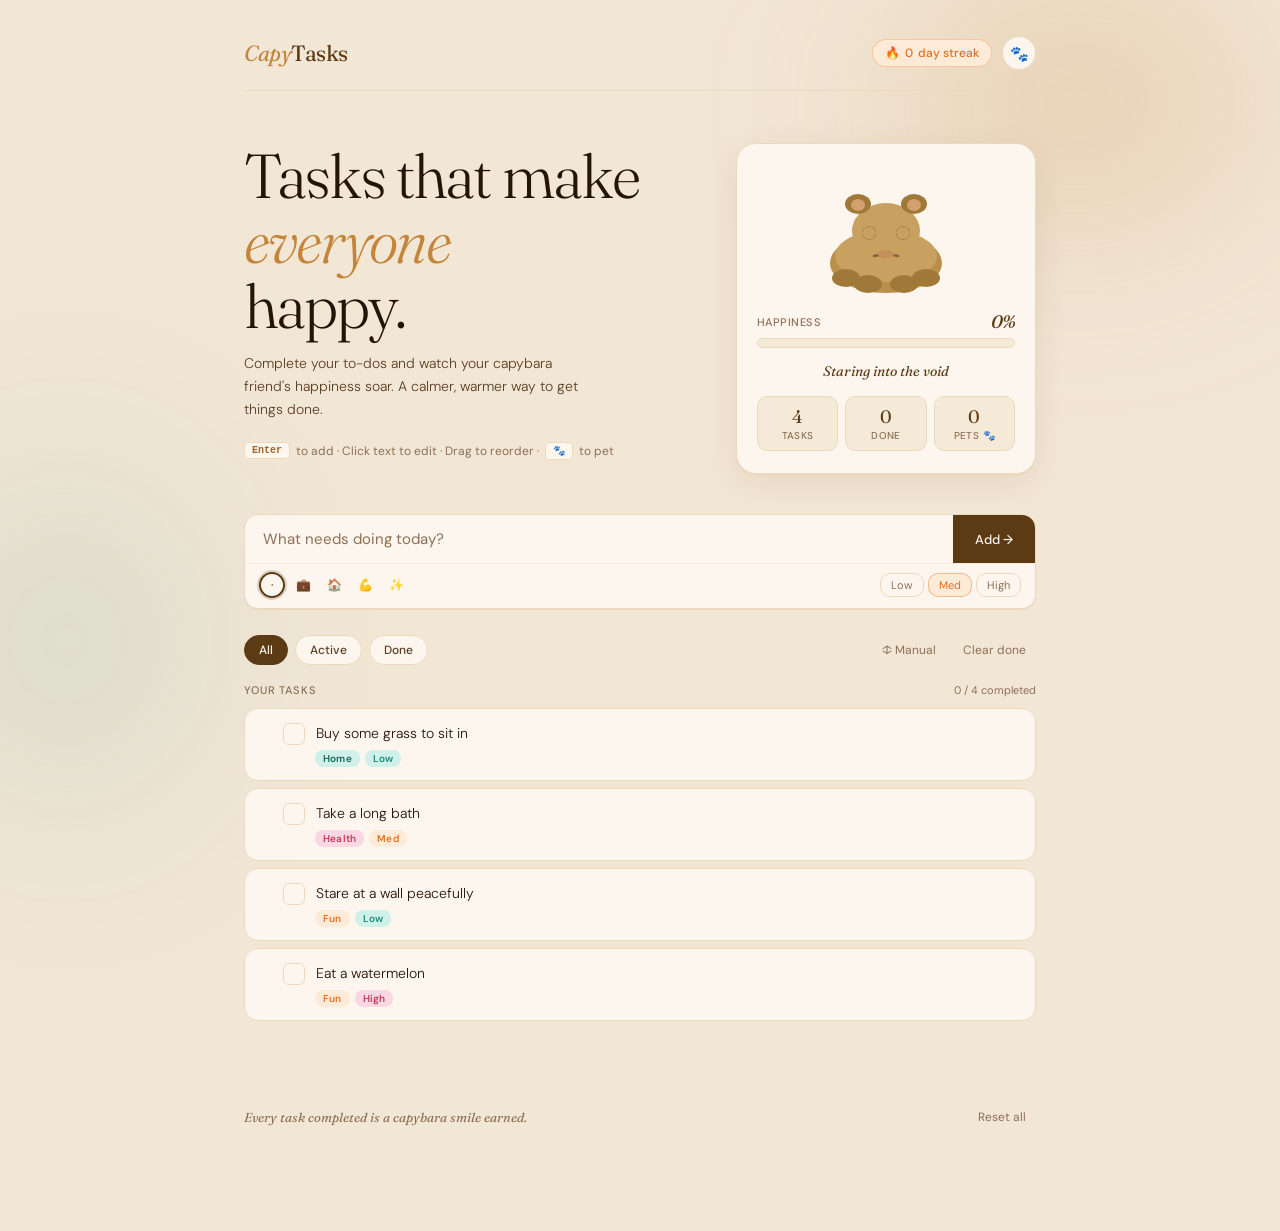
==== index.html @ 7e790832 "Rename capyindex.html to index.html" ====
<!DOCTYPE html>
<html lang="en">
<head>
  <meta charset="UTF-8" />
  <meta name="viewport" content="width=device-width, initial-scale=1.0" />
  <title>CapyTasks — Happy Productivity</title>

  <link rel="preconnect" href="https://fonts.googleapis.com"/>
  <link href="https://fonts.googleapis.com/css2?family=Fraunces:ital,wght@0,300;0,400;0,500;1,300;1,400&family=DM+Sans:wght@300;400;500&display=swap" rel="stylesheet"/>

  <link rel="stylesheet" href="capystyle.css" />
</head>
<body>

<div class="bg-blob" id="blob1"></div>
<div class="bg-blob" id="blob2"></div>
<div class="bg-blob" id="blob3"></div>

<div class="celebration" id="celebration">
  <div class="cel-card">
    <span class="cel-em">🎉</span>
    <div class="cel-title">All done!</div>
    <div class="cel-sub">
      Your capybara is absolutely thriving.<br/>
      You crushed every single task today.
    </div>
    <button class="cel-close" onclick="closeCelebration()">
      Keep going →
    </button>
  </div>
</div>

<div class="toast" id="toast"></div>

<div class="page">

  <header>
    <div class="brand" onclick="petCapybara()">
      <em>Capy</em>Tasks
    </div>

    <div class="header-right">
      <div class="streak-badge">
        🔥 <span id="streakCount">0</span> day streak
      </div>

      <button class="pet-btn" onclick="petCapybara()" title="Pet the capybara!">
        🐾
      </button>
    </div>
  </header>

  <div class="hero">

    <div>
      <h1 class="hero-title">
        Tasks that make<br/>
        <em>everyone</em><br/>
        happy.
      </h1>

      <p class="hero-sub">
        Complete your to-dos and watch your capybara friend's happiness soar.
        A calmer, warmer way to get things done.
      </p>

      <div class="hint-row">
        <span class="kbd">Enter</span> to add ·
        Click text to edit ·
        Drag to reorder ·
        <span class="kbd">🐾</span> to pet
      </div>
    </div>

    <div class="capy-panel">

      <div class="capy-svg-wrap" onclick="petCapybara()" title="Click to pet!">
        <div class="mood-ring" id="moodRing"></div>

        <!-- SVG -->
        <svg id="capySvg" width="160" height="130" viewBox="0 0 160 130" xmlns="http://www.w3.org/2000/svg">

          <ellipse cx="80" cy="97" rx="56" ry="30" fill="#B8904A"/>
          <ellipse cx="80" cy="90" rx="51" ry="26" fill="#C8A060"/>

          <ellipse cx="40" cy="112" rx="14" ry="9" fill="#A07838"/>
          <ellipse cx="62" cy="118" rx="14" ry="9" fill="#A07838"/>
          <ellipse cx="98" cy="118" rx="14" ry="9" fill="#A07838"/>
          <ellipse cx="120" cy="112" rx="14" ry="9" fill="#A07838"/>

          <ellipse cx="80" cy="65" rx="34" ry="28" fill="#C8A060"/>

          <g id="earL" style="transform-origin:52px 38px">
            <ellipse cx="52" cy="38" rx="13" ry="10" fill="#A07838"/>
            <ellipse cx="52" cy="39" rx="7" ry="6" fill="#D4A070"/>
          </g>

          <g id="earR" style="transform-origin:108px 38px">
            <ellipse cx="108" cy="38" rx="13" ry="10" fill="#A07838"/>
            <ellipse cx="108" cy="39" rx="7" ry="6" fill="#D4A070"/>
          </g>

          <ellipse cx="63" cy="67" rx="7" ry="6.5" fill="#2C2822"/>
          <ellipse cx="97" cy="67" rx="7" ry="6.5" fill="#2C2822"/>

          <ellipse cx="65.5" cy="65" rx="2.5" ry="2.5" fill="#fff"/>
          <ellipse cx="99.5" cy="65" rx="2.5" ry="2.5" fill="#fff"/>

          <ellipse cx="63" cy="67" rx="7" ry="6.5" fill="#C8A060" id="blinkL"/>
          <ellipse cx="97" cy="67" rx="7" ry="6.5" fill="#C8A060" id="blinkR"/>

          <path id="capyMouth"
            d="M 68 88 Q 80 93 92 88"
            stroke="#8B6040"
            stroke-width="2.5"
            fill="none"
            stroke-linecap="round"/>

          <ellipse cx="80" cy="88" rx="8" ry="4" fill="#C4905A"/>

          <ellipse cx="52" cy="76" rx="9" ry="6" fill="#E88090" opacity="0" id="blushL"/>
          <ellipse cx="108" cy="76" rx="9" ry="6" fill="#E88090" opacity="0" id="blushR"/>

        </svg>
      </div>

      <div class="hap-row">
        <div class="hap-top">
          <span>Happiness</span>
          <span class="hap-pct" id="pctLabel">0%</span>
        </div>

        <div class="hap-track">
          <div class="hap-fill" id="meterFill" style="width:0%">
            <div class="hap-shimmer"></div>
          </div>
        </div>
      </div>

      <div class="mood-label" id="moodLabel">
        Waiting for tasks…
      </div>

      <div class="stats-row">
        <div class="stat-chip">
          <div class="stat-v" id="statTotal">0</div>
          <div class="stat-l">Tasks</div>
        </div>

        <div class="stat-chip">
          <div class="stat-v" id="statDone">0</div>
          <div class="stat-l">Done</div>
        </div>

        <div class="stat-chip">
          <div class="stat-v" id="statPets">0</div>
          <div class="stat-l">Pets 🐾</div>
        </div>
      </div>

    </div>
  </div>

  <!-- ADD TASK -->
  <div class="add-wrap">

    <div class="add-main">
      <input
        class="add-input"
        id="taskInput"
        type="text"
        placeholder="What needs doing today?"
        onkeydown="if(event.key==='Enter')addTask()"
      />

      <button class="add-btn" onclick="addTask()">
        Add →
      </button>
    </div>

    <div class="add-meta">

      <div class="cat-pick" id="catPick">
        <div class="cat-dot sel" data-cat="none">·</div>
        <div class="cat-dot" data-cat="work">💼</div>
        <div class="cat-dot" data-cat="home">🏠</div>
        <div class="cat-dot" data-cat="health">💪</div>
        <div class="cat-dot" data-cat="fun">✨</div>
      </div>

      <div class="pri-pick" id="priPick">
        <button class="pri-btn" data-pri="low">Low</button>
        <button class="pri-btn sel-med" data-pri="med">Med</button>
        <button class="pri-btn" data-pri="high">High</button>
      </div>

    </div>
  </div>

  <!-- FILTERS -->
  <div class="filter-row">
    <button class="filter-btn active" data-filter="all" onclick="setFilter('all')">All</button>
    <button class="filter-btn" data-filter="active" onclick="setFilter('active')">Active</button>
    <button class="filter-btn" data-filter="done" onclick="setFilter('done')">Done</button>

    <span class="filter-sep"></span>

    <button class="ctrl-btn" onclick="cycleSortOrder()" id="sortBtn">
      ↕ Manual
    </button>

    <button class="ctrl-btn danger" onclick="clearDone()">
      Clear done
    </button>
  </div>

  <div class="tasks-header">
    <div class="tasks-title">Your tasks</div>
    <div class="tasks-meta" id="tasksMeta"></div>
  </div>

  <div
    class="task-list"
    id="taskList"
    ondragover="onDragOver(event)"
    ondrop="onDrop(event)"
    ondragleave="onDragLeave(event)"
  ></div>

  <footer>
    <span class="footer-quote">
      Every task completed is a capybara smile earned.
    </span>

    <button class="ctrl-btn danger" onclick="resetAll()">
      Reset all
    </button>
  </footer>

</div>

<script src="capyjs.js"></script>
</body>
</html>
---- capystyle.css ----
*{box-sizing:border-box;margin:0;padding:0}
:root{
  /* Page background — warm terracotta cream */
  --page-bg:#F2E6D5;
  /* Surface layers */
  --surface:#FDF6EE;       /* cards, panels */
  --surface2:#F5EAD8;      /* inner trays */
  --surface3:#EBD9BE;      /* borders, dividers */
  --surface4:#D9C5A0;      /* stronger borders */
  /* Capy brand — richer burnt caramel */
  --capy:#C4853A;
  --capy-mid:#A0662A;
  --capy-deep:#5C3A14;
  /* Teal accent — replaces muddy green */
  --teal:#1E8C78;
  --teal-light:#D0F0EA;
  --teal-mid:#156859;
  /* Sunset orange — replaces dull amber */
  --sun:#E07020;
  --sun-light:#FDEBD8;
  /* Rose — replaces washed red */
  --rose:#C43858;
  --rose-light:#FAD8E3;
  /* Periwinkle — replaces flat blue */
  --iris:#5058C8;
  --iris-light:#DDE0F8;
  /* Text */
  --text:#251508;
  --text-soft:#5A3E22;
  --text-muted:#8C7055;
  /* Misc */
  --radius:14px;
}
html,body{min-height:100vh;background:var(--page-bg);color:var(--text);font-family:'DM Sans',sans-serif;overflow-x:hidden}

.bg-blob{position:fixed;border-radius:50%;pointer-events:none;z-index:0;filter:blur(80px)}
#blob1{width:560px;height:420px;background:radial-gradient(ellipse,rgba(196,133,58,.28),transparent 68%);top:-12%;right:-6%}
#blob2{width:440px;height:520px;background:radial-gradient(ellipse,rgba(30,140,120,.14),transparent 68%);bottom:0;left:-12%}
#blob3{width:360px;height:360px;background:radial-gradient(ellipse,rgba(30,140,120,.22),transparent 68%);top:36%;right:6%;opacity:0;transition:opacity 1.2s}

.page{position:relative;z-index:1;max-width:840px;margin:0 auto;padding:36px 24px 100px}

/* HEADER */
header{display:flex;align-items:center;justify-content:space-between;margin-bottom:52px;padding-bottom:20px;border-bottom:1.5px solid var(--surface3)}
.brand{font-family:'Fraunces',serif;font-size:22px;font-weight:400;color:var(--capy-deep);letter-spacing:-.02em;cursor:pointer;user-select:none;transition:opacity .2s}
.brand:hover{opacity:.75}
.brand em{font-style:italic;color:var(--capy)}
.header-right{display:flex;align-items:center;gap:10px}
.streak-badge{display:flex;align-items:center;gap:5px;font-size:12px;font-weight:500;padding:5px 12px;border-radius:20px;background:var(--sun-light);color:var(--sun);border:1px solid rgba(224,112,32,.3);transition:transform .2s}
.streak-badge:hover{transform:scale(1.04)}
.pet-btn{width:34px;height:34px;border-radius:50%;background:var(--surface);border:1px solid var(--surface3);cursor:pointer;display:flex;align-items:center;justify-content:center;font-size:15px;transition:transform .2s,box-shadow .2s;line-height:1}
.pet-btn:hover{transform:scale(1.15) rotate(-10deg);box-shadow:0 3px 10px rgba(0,0,0,.12)}

/* HERO */
.hero{display:grid;grid-template-columns:1fr 300px;gap:28px;align-items:start;margin-bottom:40px}
@media(max-width:660px){.hero{grid-template-columns:1fr}.capy-panel{order:-1}}
.hero-title{font-family:'Fraunces',serif;font-size:clamp(38px,5.5vw,62px);font-weight:300;line-height:1.05;letter-spacing:-.03em;margin-bottom:14px}
.hero-title em{font-style:italic;color:var(--capy)}
.hero-sub{font-size:14px;color:var(--text-soft);line-height:1.65;max-width:340px;font-weight:300;margin-bottom:20px}
.hint-row{font-size:12px;color:var(--text-muted);display:flex;align-items:center;gap:6px;flex-wrap:wrap}
.kbd{display:inline-block;padding:2px 7px;background:var(--surface);border:1px solid var(--surface3);border-radius:4px;font-size:10px;font-family:monospace;color:var(--capy-mid);font-weight:600}

/* CAPY PANEL */
.capy-panel{background:var(--surface);border:1px solid var(--surface3);border-radius:20px;padding:22px 20px;display:flex;flex-direction:column;align-items:center;gap:14px;box-shadow:0 2px 0 var(--surface3),0 8px 32px rgba(92,58,20,.09);position:sticky;top:20px}
.capy-svg-wrap{position:relative;width:160px;height:130px;cursor:pointer}
.capy-svg-wrap:hover #capySvg{transform:scale(1.06)}
#capySvg{transition:transform .3s cubic-bezier(.34,1.56,.64,1)}
.mood-ring{position:absolute;inset:-10px;border-radius:50%;border:2.5px solid transparent;transition:border-color .9s,box-shadow .9s;pointer-events:none}
.mood-ring.pulse{animation:ringPulse 1.6s ease-in-out 3}
@keyframes ringPulse{0%,100%{transform:scale(1)}50%{transform:scale(1.1)}}
.hap-row{width:100%;display:flex;flex-direction:column;gap:5px}
.hap-top{display:flex;justify-content:space-between;align-items:center;font-size:11px;color:var(--text-muted);font-weight:500;letter-spacing:.04em;text-transform:uppercase}
.hap-pct{font-family:'Fraunces',serif;font-size:18px;color:var(--capy-deep);font-style:italic;letter-spacing:-.02em}
.hap-track{height:10px;background:var(--surface2);border-radius:5px;overflow:hidden;position:relative;border:1px solid var(--surface3)}
.hap-fill{height:100%;border-radius:5px;background:var(--capy);transition:width .8s cubic-bezier(.34,1.56,.64,1),background .7s}
.hap-shimmer{position:absolute;top:0;left:-120%;width:60%;height:100%;background:linear-gradient(90deg,transparent,rgba(255,255,255,.6),transparent);animation:shim 2.2s infinite}
@keyframes shim{to{left:220%}}
.mood-label{text-align:center;font-family:'Fraunces',serif;font-style:italic;font-size:14px;color:var(--capy-deep);min-height:20px}
.mood-change{animation:moodSlide .35s ease}
@keyframes moodSlide{from{opacity:0;transform:translateY(5px)}to{opacity:1;transform:translateY(0)}}
.stats-row{display:flex;gap:7px;width:100%}
.stat-chip{flex:1;text-align:center;padding:8px 4px;background:var(--surface2);border-radius:10px;border:1px solid var(--surface3);cursor:default;transition:border-color .15s}
.stat-chip:hover{border-color:var(--surface4)}
.stat-v{font-family:'Fraunces',serif;font-size:18px;color:var(--capy-deep)}
.stat-l{font-size:10px;color:var(--text-muted);font-weight:500;letter-spacing:.04em;text-transform:uppercase;margin-top:1px}

/* ADD TASK */
.add-wrap{margin-bottom:26px;background:var(--surface);border:1.5px solid var(--surface3);border-radius:var(--radius);overflow:hidden;box-shadow:0 1px 0 var(--surface3);transition:border-color .2s,box-shadow .2s}
.add-wrap:focus-within{border-color:var(--capy);box-shadow:0 0 0 3px rgba(196,133,58,.18)}
.add-main{display:flex}
.add-input{flex:1;font-family:'DM Sans',sans-serif;font-size:15px;padding:14px 18px;background:none;border:none;color:var(--text);outline:none}
.add-input::placeholder{color:var(--text-muted)}
.add-btn{font-family:'DM Sans',sans-serif;font-size:13px;font-weight:500;padding:0 22px;background:var(--capy-deep);color:var(--surface);border:none;cursor:pointer;transition:background .15s,transform .1s;white-space:nowrap}
.add-btn:hover{background:var(--capy)}
.add-btn:active{transform:scale(.96)}
.add-meta{display:flex;align-items:center;gap:8px;padding:8px 14px 10px;border-top:1px solid var(--surface2);flex-wrap:wrap}
.cat-pick{display:flex;gap:5px}
.cat-dot{width:26px;height:26px;border-radius:50%;cursor:pointer;display:flex;align-items:center;justify-content:center;font-size:12px;border:2px solid transparent;transition:transform .15s,border-color .15s}
.cat-dot:hover{transform:scale(1.2)}
.cat-dot.sel{border-color:var(--capy-deep);box-shadow:0 0 0 2px rgba(92,58,20,.2)}
.pri-pick{display:flex;gap:4px;margin-left:auto}
.pri-btn{font-size:11px;padding:4px 10px;border-radius:10px;border:1px solid var(--surface3);background:none;cursor:pointer;color:var(--text-muted);transition:all .15s;font-family:'DM Sans',sans-serif}
.pri-btn:hover{background:var(--surface2);color:var(--text)}
.pri-btn.sel-high{background:var(--rose-light);color:var(--rose);border-color:rgba(196,56,88,.4)}
.pri-btn.sel-med{background:var(--sun-light);color:var(--sun);border-color:rgba(224,112,32,.4)}
.pri-btn.sel-low{background:var(--teal-light);color:var(--teal);border-color:rgba(30,140,120,.4)}

/* FILTERS */
.filter-row{display:flex;align-items:center;gap:7px;margin-bottom:18px;flex-wrap:wrap}
.filter-btn{font-family:'DM Sans',sans-serif;font-size:12px;font-weight:500;padding:6px 14px;border-radius:20px;border:1px solid var(--surface3);background:var(--surface);color:var(--text-soft);cursor:pointer;transition:all .15s}
.filter-btn:hover{border-color:var(--capy);color:var(--capy-deep)}
.filter-btn.active{background:var(--capy-deep);color:var(--surface);border-color:var(--capy-deep)}
.filter-sep{flex:1}
.ctrl-btn{font-size:12px;color:var(--text-muted);cursor:pointer;padding:5px 9px;border-radius:8px;border:1px solid transparent;background:none;font-family:'DM Sans',sans-serif;transition:all .15s}
.ctrl-btn:hover{border-color:var(--surface3);color:var(--text)}
.ctrl-btn.danger:hover{border-color:var(--rose);color:var(--rose)}

/* TASKS */
.tasks-header{display:flex;align-items:center;justify-content:space-between;margin-bottom:11px}
.tasks-title{font-size:11px;font-weight:500;letter-spacing:.08em;text-transform:uppercase;color:var(--text-muted)}
.tasks-meta{font-size:11px;color:var(--text-muted)}
.task-list{display:flex;flex-direction:column;gap:7px;min-height:20px}
.task-list.drag-over{outline:2px dashed var(--capy);outline-offset:6px;border-radius:var(--radius)}

.task-item{
  display:flex;align-items:flex-start;gap:10px;
  padding:13px 14px;
  background:var(--surface);
  border:1px solid var(--surface3);
  border-radius:var(--radius);
  transition:opacity .3s,border-color .2s,box-shadow .2s,transform .15s;
  animation:slideIn .22s ease-out both;
  position:relative;
}
.task-item:hover{border-color:var(--capy);box-shadow:0 3px 14px rgba(196,133,58,.18);transform:translateX(2px)}
.task-item.done{opacity:.42}
.task-item.done:hover{opacity:.65;transform:none}
.task-item.dragging{opacity:.35;transform:scale(.97)}
.task-item.drag-over-top{border-top-color:var(--teal);border-top-width:3px}
.task-item.drag-over-bottom{border-bottom-color:var(--teal);border-bottom-width:3px}
@keyframes slideIn{from{opacity:0;transform:translateX(-12px)}to{opacity:1;transform:translateX(0)}}
.drag-handle{cursor:grab;color:var(--text-muted);font-size:13px;opacity:0;transition:opacity .15s;flex-shrink:0;padding:3px 2px;margin-top:1px;line-height:1}
.task-item:hover .drag-handle{opacity:.5}
.drag-handle:active{cursor:grabbing}

.check{
  width:22px;height:22px;border-radius:6px;border:1.5px solid var(--surface3);
  background:none;cursor:pointer;flex-shrink:0;margin-top:1px;
  display:flex;align-items:center;justify-content:center;
  transition:all .2s;position:relative;
}
.check:hover{border-color:var(--capy);background:rgba(196,133,58,.12);transform:scale(1.12)}
.check.done{background:var(--teal);border-color:var(--teal)}
.check.done::after{content:'';display:block;width:11px;height:7px;border-left:2px solid #fff;border-bottom:2px solid #fff;transform:rotate(-45deg) translateY(-1px)}
.check.pop{animation:checkPop .35s cubic-bezier(.36,.07,.19,.97)}
@keyframes checkPop{0%{transform:scale(1)}40%{transform:scale(1.45)}70%{transform:scale(.92)}100%{transform:scale(1)}}

.task-body{flex:1;min-width:0}
.task-text-el{font-size:14px;color:var(--text);font-weight:300;line-height:1.5;border:1px solid transparent;border-radius:6px;padding:2px 5px;margin:-2px -5px;transition:border-color .15s,background .15s;outline:none;cursor:text;word-break:break-word;white-space:pre-wrap}
.task-text-el:hover{border-color:var(--surface3)}
.task-text-el:focus{border-color:var(--capy);background:rgba(196,133,58,.06)}
.task-item.done .task-text-el{text-decoration:line-through;color:var(--text-muted)}
.task-tags{display:flex;gap:5px;margin-top:5px;flex-wrap:wrap}
.tag{font-size:10px;font-weight:600;padding:2px 8px;border-radius:8px;letter-spacing:.02em}
/* Category tags — vivid fills */
.cat-work{background:var(--iris-light);color:var(--iris)}
.cat-home{background:var(--teal-light);color:var(--teal-mid)}
.cat-health{background:var(--rose-light);color:var(--rose)}
.cat-fun{background:var(--sun-light);color:var(--sun)}
/* Priority tags */
.pri-high{background:var(--rose-light);color:var(--rose)}
.pri-med{background:var(--sun-light);color:var(--sun)}
.pri-low{background:var(--teal-light);color:var(--teal)}
.task-actions{display:flex;align-items:center;gap:2px;flex-shrink:0;margin-top:1px}
.act-btn{background:none;border:none;cursor:pointer;padding:5px;border-radius:6px;color:var(--text-muted);font-size:15px;line-height:1;transition:all .15s;opacity:0}
.task-item:hover .act-btn{opacity:1}
.act-btn:hover{color:var(--text);background:var(--surface2)}
.act-btn.del:hover{color:var(--rose);background:var(--rose-light)}

.empty{text-align:center;padding:44px 24px;color:var(--text-muted);font-family:'Fraunces',serif;font-style:italic;font-size:17px;animation:fadeIn .3s ease}
@keyframes fadeIn{from{opacity:0}to{opacity:1}}

/* CELEBRATION */
.celebration{position:fixed;inset:0;z-index:600;display:flex;align-items:center;justify-content:center;background:rgba(245,237,214,.88);backdrop-filter:blur(6px);opacity:0;pointer-events:none;transition:opacity .4s}
.celebration.show{opacity:1;pointer-events:all}
.cel-card{background:var(--white);border:1px solid var(--sand3);border-radius:24px;padding:44px 52px;text-align:center;box-shadow:0 20px 60px rgba(107,78,42,.15);transform:scale(.75);transition:transform .45s cubic-bezier(.34,1.56,.64,1)}
.celebration.show .cel-card{transform:scale(1)}
.cel-em{font-size:68px;margin-bottom:14px;display:block;animation:spinIn .5s .1s both}
@keyframes spinIn{from{transform:rotate(-25deg) scale(.4)}to{transform:rotate(0) scale(1)}}
.cel-title{font-family:'Fraunces',serif;font-size:30px;font-weight:400;color:var(--capy-deep);margin-bottom:8px}
.cel-sub{font-size:14px;color:var(--text-soft);margin-bottom:26px;font-weight:300;line-height:1.6}
.cel-close{font-family:'DM Sans',sans-serif;font-size:14px;font-weight:500;padding:12px 32px;background:var(--capy-deep);color:var(--white);border:none;border-radius:var(--radius);cursor:pointer;transition:background .15s}
.cel-close:hover{background:var(--capy)}

/* TOAST */
.toast{position:fixed;bottom:24px;right:24px;background:var(--capy-deep);color:var(--white);font-size:13px;padding:10px 18px;border-radius:10px;box-shadow:0 4px 16px rgba(0,0,0,.15);opacity:0;transform:translateY(8px);transition:all .25s;pointer-events:none;z-index:900}
.toast.show{opacity:1;transform:translateY(0)}

/* PARTICLES */
.particle{position:fixed;pointer-events:none;z-index:800;animation:particleFly 1.1s ease-out forwards}
@keyframes particleFly{0%{opacity:1;transform:translate(0,0) scale(1)}100%{opacity:0;transform:translate(var(--dx),var(--dy)) scale(.15) rotate(var(--dr))}}
.confetti-piece{position:fixed;pointer-events:none;z-index:800;animation:cfall var(--dur) linear forwards}
@keyframes cfall{0%{opacity:1;transform:translateY(0) rotate(0) translateX(0)}100%{opacity:0;transform:translateY(105vh) rotate(540deg) translateX(var(--dx))}}

/* CAPY ANIMATIONS */
.capy-bounce{animation:capBounce .52s cubic-bezier(.36,.07,.19,.97)}
@keyframes capBounce{0%,100%{transform:translateY(0) scale(1)}35%{transform:translateY(-15px) scale(.96)}65%{transform:translateY(-5px) scale(1.02)}}
.ear-wiggle{animation:earWig .42s ease-in-out}
@keyframes earWig{0%,100%{transform:rotate(0)}25%{transform:rotate(-20deg)}75%{transform:rotate(14deg)}}

/* FOOTER */
footer{margin-top:60px;padding-top:22px;border-top:1px solid var(--sand3);display:flex;align-items:center;justify-content:space-between}
.footer-quote{font-family:'Fraunces',serif;font-style:italic;font-size:13px;color:var(--text-muted)}
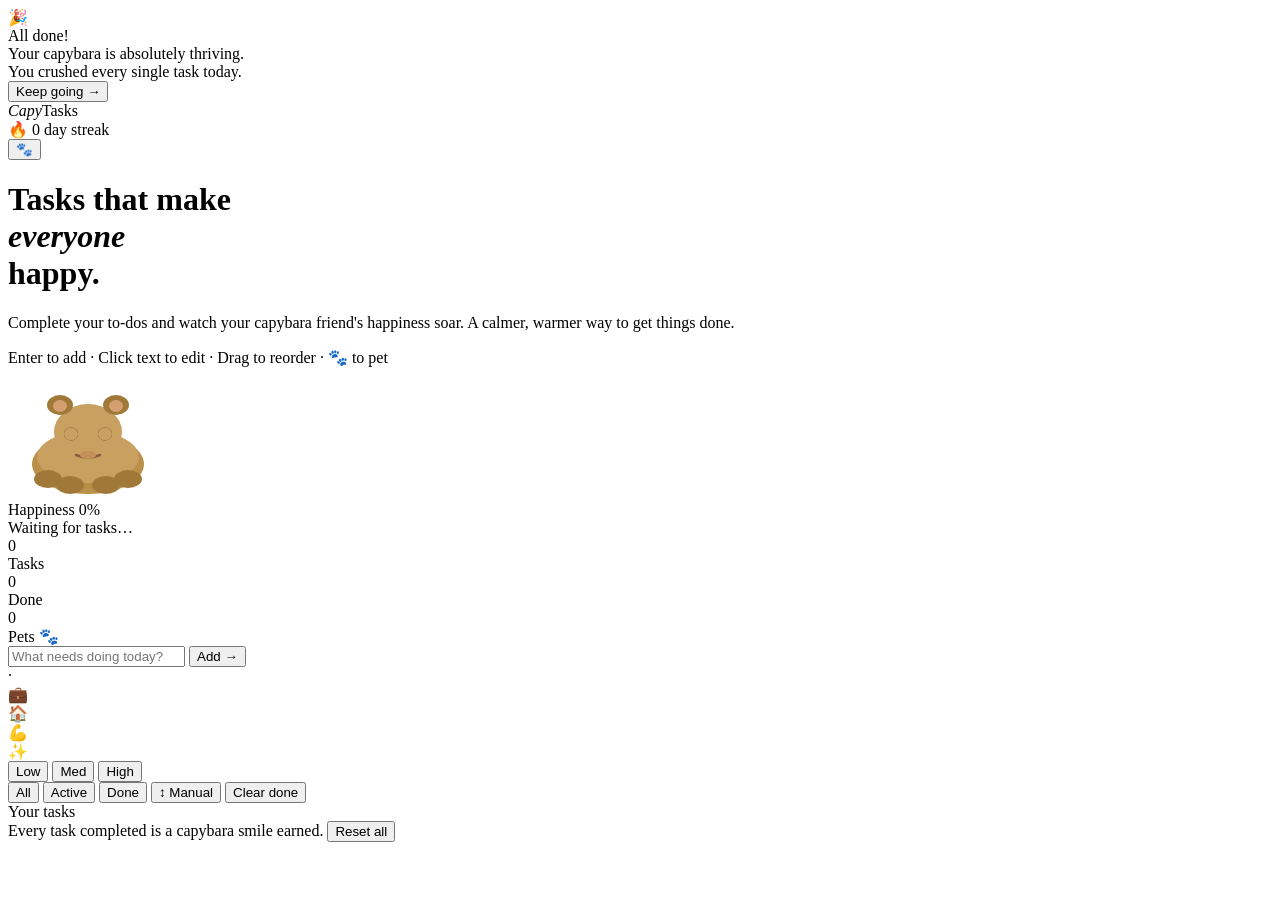
==== commit 44136489: "Update index.html" ====
--- a/index.html
+++ b/index.html
@@ -8,7 +8,7 @@
   <link rel="preconnect" href="https://fonts.googleapis.com"/>
   <link href="https://fonts.googleapis.com/css2?family=Fraunces:ital,wght@0,300;0,400;0,500;1,300;1,400&family=DM+Sans:wght@300;400;500&display=swap" rel="stylesheet"/>
 
-  <link rel="stylesheet" href="capystyle.css" />
+  <link rel="stylesheet" href="style.css" />
 </head>
 <body>
 
@@ -239,6 +239,6 @@
 
 </div>
 
-<script src="capyjs.js"></script>
+<script src="script.js"></script>
 </body>
 </html>
